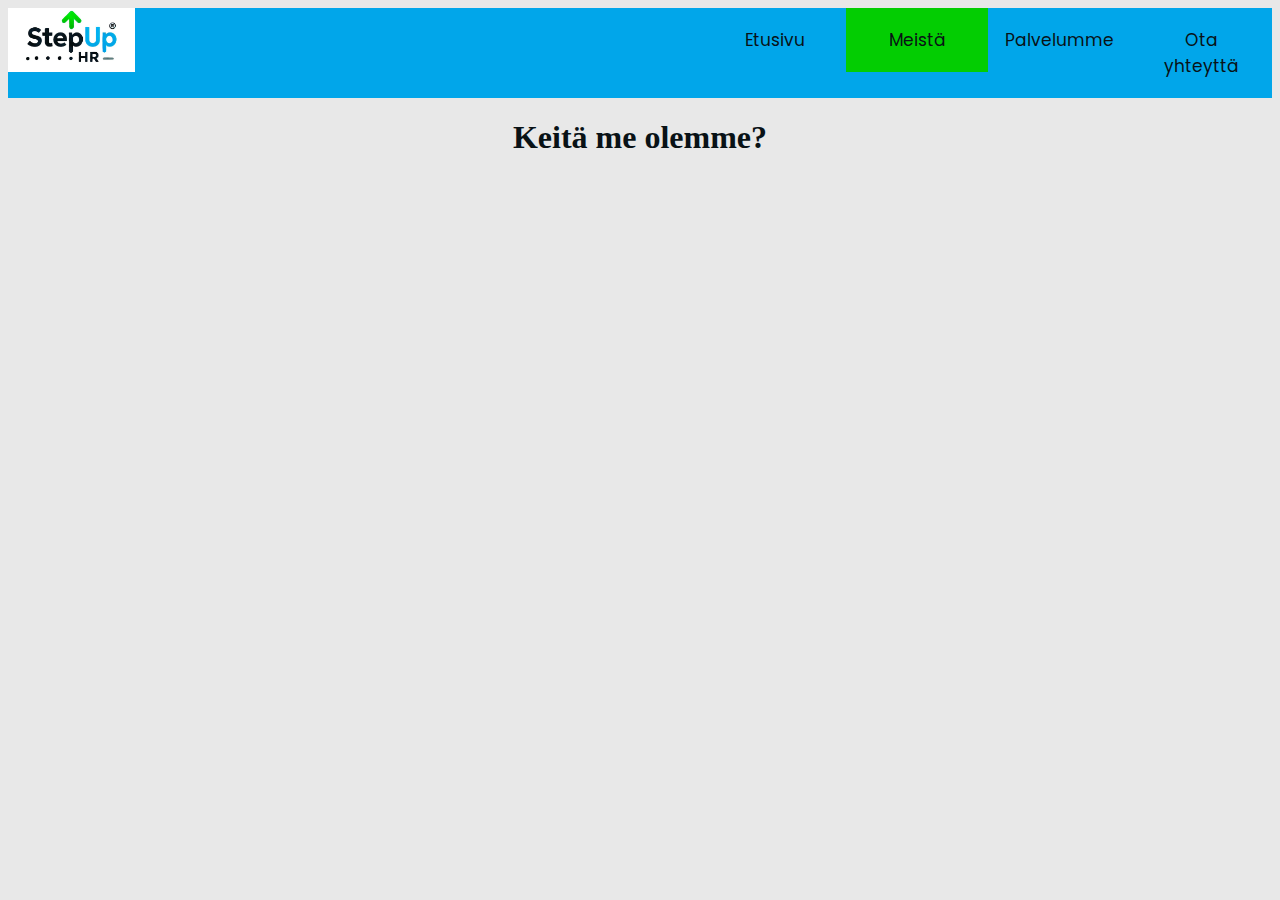
==== meista.html @ 9e35bc9a "meista-sivu" ====
<!DOCTYPE html>
<html lang="en">
<head>
    <meta charset="UTF-8">
    <meta name="viewport" content="width=device-width, initial-scale=1.0">
    <link href="styles.css" rel="stylesheet">
    <title>Tietoa meistä</title>
</head>
<body>
    <header>
      <nav class="poppins-regular topnav" id="myTopnav">
        <img src="stepUp_logo.jpg" alt="yrityksen logo" id="logo">
        <a href="yhteystiedot.html">Ota yhteyttä</a> 
        <a href="palvelumme.html">Palvelumme</a>
        <a href="meista.html" class="sivulla">Meistä</a>
        <a href="index.html">Etusivu</a>   
        <a href="javascript:void(0);" class="icon" onclick="myFunction()">
            <i class="fa fa-bars"></i>
          </a>
    </nav>
    <h1>Keitä me olemme?</h1>
    </header>
      <main>
        <p>

        </p>
    </main>
    <script>
      function myFunction() {
        var x = document.getElementById("myTopnav");
        if (x.className === "topnav") {
          x.className += " responsive";
        } else {
          x.className = "topnav";
        }
      }
    </script>
</body>
</html>
---- styles.css ----
@import url('https://fonts.googleapis.com/css2?family=Original+Surfer&family=Poppins:ital,wght@0,100;0,200;0,300;0,400;0,500;0,600;0,700;0,800;0,900;1,100;1,200;1,300;1,400;1,500;1,600;1,700;1,800;1,900&display=swap');

h1 {
    color: #091216 ;
    padding-left: 20%;
    padding-right: 20%;
    text-align: center;
}
p {
    color: #091216;
    padding-left: 20%;
    padding-right: 20%;
    text-align: center;
}
body {
     background-color:#E8E8E8;
}
.image-wrapper {
    width: 100%;
    overflow: hidden;
}
.image-wrapper img {
  width: 100%;
  object-fit: contain;
  object-position: center;
  display: block;
}
.poppins-regular {
    font-family: "Poppins", sans-serif;
    font-weight: 400;
    font-style: normal;
  }
  .poppins-bold {
    font-family: "Poppins", sans-serif;
    font-weight: 700;
    font-style: normal;
}

nav img {
    width: 127px;
}
#logo {
    position: absolute;
    top: 8px;
    left:8px;
}
/* Add a black background color to the top navigation */
.topnav {
    
    background-color: #01A6EA;
    overflow: hidden;
    text-align: center;
  }
  
  /* Style the links inside the navigation bar */
  .topnav a {
    color: #f2f2f2;
    text-align: center;
    padding: 19px 16px;
    text-decoration: none;
    font-size: 17px;
    color:#091216;
    float:right;
    display: block;
    width: 110px;
  }
  
  /* Change the color of links on hover */
  .topnav a:hover {
    background-color: #03CD02;
    color: black;
  }
  
  
  /* Hide the link that should open and close the topnav on small screens */
  .topnav .icon {
    display: none;
  }
  .sivulla {
    background-color: #03CD02;
  }
 
  @media screen and (max-width: 700px) {
    h1, p {
      padding-left:0%;
      padding-right: 0%;
    }
    .image-wrapper {
      position: relative;
      overflow: hidden;
    } /*saadaan zoomaus kuvan keskiosaan*/
    .image-wrapper img {
      width: 200%;
      left:50%;
      transform: translateX(-20%);
      object-fit: cover;
      object-position: center;
    }
    .topnav a:not(:first-child) {display: none;}
    .topnav a.icon {
      float: right;
      display: block;
      font-family: "Poppins", sans-serif;
      font-weight: 400;
      font-style: normal;
      width: auto;
    }
  }
  @media screen and (max-width: 700px) {
    .topnav.responsive {position: relative;
    background-color: #03CD02;
    }
    .topnav.responsive img {
      display: none;
    }
    .topnav.responsive a.icon {
      position: absolute;
      right: 0;
      top: 0;
      
    }
    .topnav.responsive a {
      float: none;
      display:block;
      text-align: center;
      font-family: "Poppins", sans-serif;
      font-weight: 400;
      font-style: normal;
      background-color: #03CD02;
      block-size: auto;
      
    }
   
  }
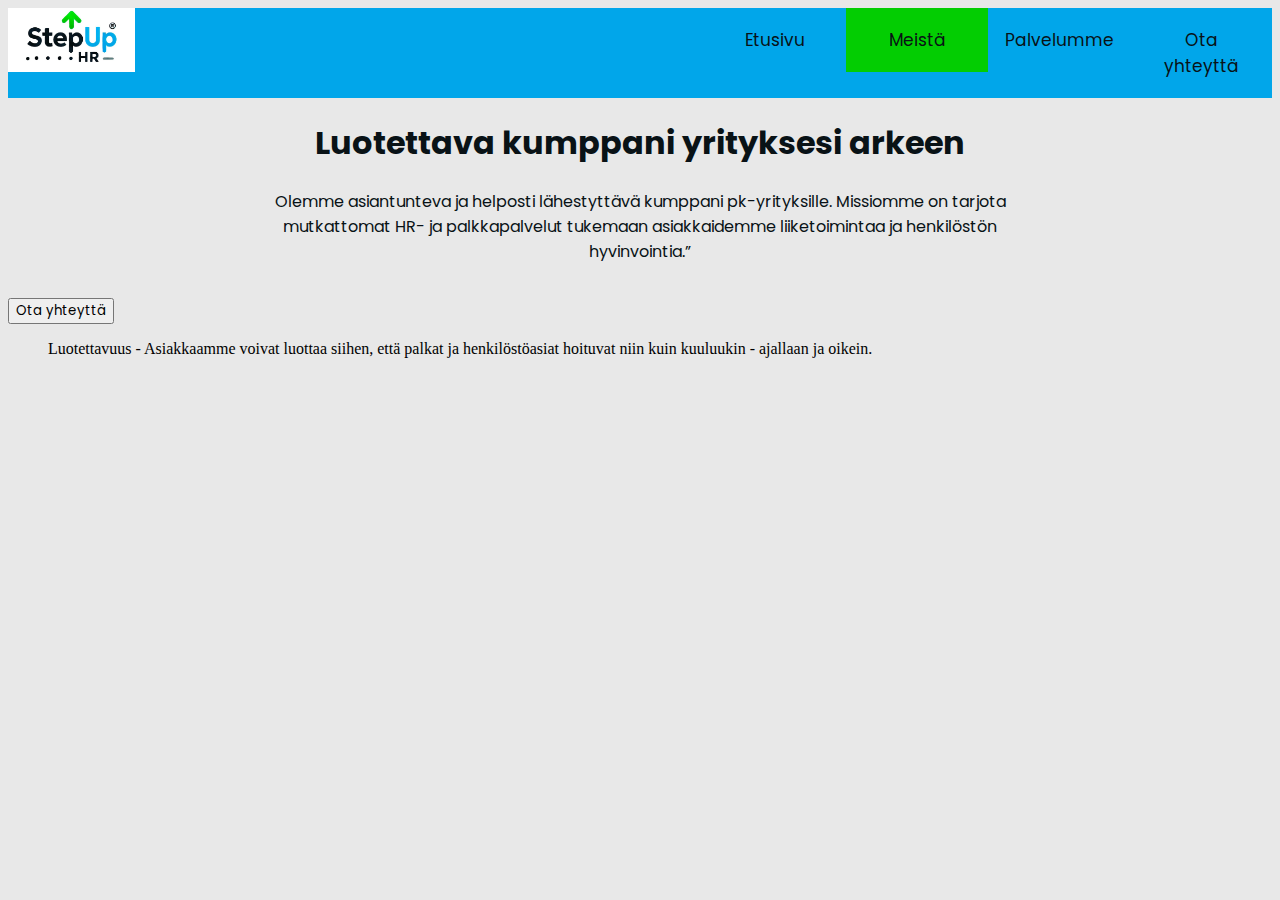
==== commit e0bc8745: "turhia pois ja uutta tilalle" ====
--- a/meista.html
+++ b/meista.html
@@ -4,7 +4,10 @@
     <meta charset="UTF-8">
     <meta name="viewport" content="width=device-width, initial-scale=1.0">
     <link href="styles.css" rel="stylesheet">
+    <link rel="stylesheet" href="https://cdnjs.cloudflare.com/ajax/libs/font-awesome/4.7.0/css/font-awesome.min.css">
+
     <title>Tietoa meistä</title>
+
 </head>
 <body>
     <header>
@@ -17,14 +20,21 @@
         <a href="javascript:void(0);" class="icon" onclick="myFunction()">
             <i class="fa fa-bars"></i>
           </a>
-    </nav>
-    <h1>Keitä me olemme?</h1>
+        </nav>
     </header>
-      <main>
-        <p>
 
+      <div class="osa1">
+        <h1 class="poppins-bold">Luotettava kumppani yrityksesi arkeen</h1>
+        <p class="poppins-regular">
+          Olemme asiantunteva ja helposti lähestyttävä kumppani pk-yrityksille. Missiomme on tarjota mutkattomat HR- ja palkkapalvelut tukemaan asiakkaidemme liiketoimintaa ja henkilöstön hyvinvointia.”
         </p>
-    </main>
+        <br>
+        <button href="yhteystiedot.html" class="poppins-regular pikalinkki">Ota yhteyttä</a>
+        </div>
+        
+        <div class="osa2">
+          <blockquote >Luotettavuus - Asiakkaamme voivat luottaa siihen, että palkat ja henkilöstöasiat hoituvat niin kuin kuuluukin - ajallaan ja oikein.</blockquote>
+        </div>
     <script>
       function myFunction() {
         var x = document.getElementById("myTopnav");
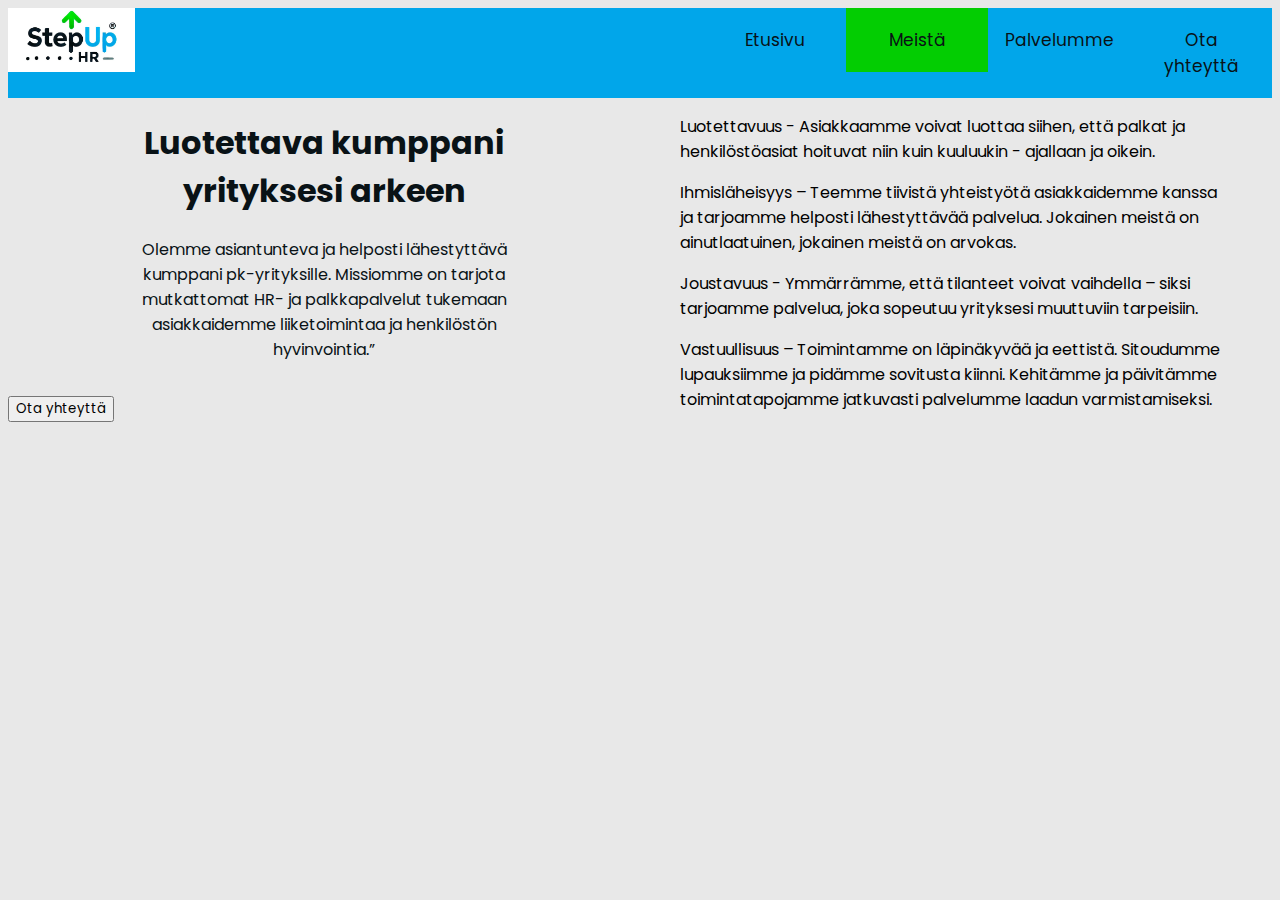
==== commit ecaae99a: "meista paivitys" ====
--- a/meista.html
+++ b/meista.html
@@ -31,9 +31,12 @@
         <br>
         <button href="yhteystiedot.html" class="poppins-regular pikalinkki">Ota yhteyttä</a>
         </div>
-        
-        <div class="osa2">
-          <blockquote >Luotettavuus - Asiakkaamme voivat luottaa siihen, että palkat ja henkilöstöasiat hoituvat niin kuin kuuluukin - ajallaan ja oikein.</blockquote>
+
+        <div class="osa2 poppins-regular">
+          <blockquote>Luotettavuus - Asiakkaamme voivat luottaa siihen, että palkat ja henkilöstöasiat hoituvat niin kuin kuuluukin - ajallaan ja oikein.</blockquote>
+          <blockquote>Ihmisläheisyys – Teemme tiivistä yhteistyötä asiakkaidemme kanssa ja tarjoamme helposti lähestyttävää palvelua. Jokainen meistä on ainutlaatuinen, jokainen meistä on arvokas.</blockquote>
+          <blockquote>Joustavuus - Ymmärrämme, että tilanteet voivat vaihdella – siksi tarjoamme palvelua, joka sopeutuu yrityksesi muuttuviin tarpeisiin.</blockquote>
+          <blockquote>Vastuullisuus – Toimintamme on läpinäkyvää ja eettistä. Sitoudumme lupauksiimme ja pidämme sovitusta kiinni. Kehitämme ja päivitämme toimintatapojamme jatkuvasti palvelumme laadun varmistamiseksi.</blockquote>
         </div>
     <script>
       function myFunction() {
--- a/styles.css
+++ b/styles.css
@@ -80,6 +80,15 @@
   .sivulla {
     background-color: #03CD02;
   }
+  .osa1 {
+    width: 50%;
+    float:left;
+  }
+  .osa2 {
+    width: 50%;
+    float: left;
+  }
+  
  
   @media screen and (max-width: 700px) {
     h1, p {
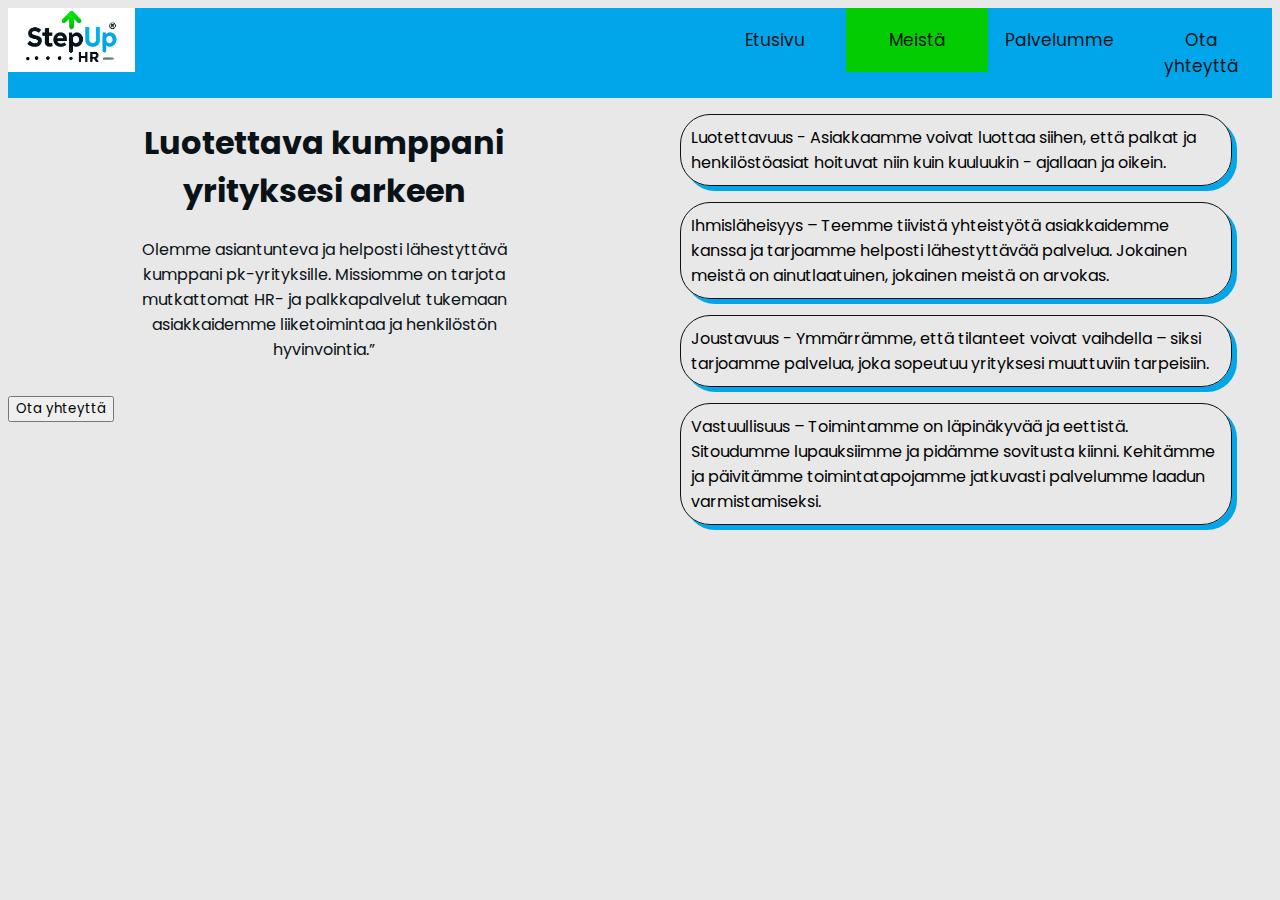
==== commit 72b0d7a3: "sisallon lisays" ====
--- a/meista.html
+++ b/meista.html
@@ -33,10 +33,10 @@
         </div>
 
         <div class="osa2 poppins-regular">
-          <blockquote>Luotettavuus - Asiakkaamme voivat luottaa siihen, että palkat ja henkilöstöasiat hoituvat niin kuin kuuluukin - ajallaan ja oikein.</blockquote>
-          <blockquote>Ihmisläheisyys – Teemme tiivistä yhteistyötä asiakkaidemme kanssa ja tarjoamme helposti lähestyttävää palvelua. Jokainen meistä on ainutlaatuinen, jokainen meistä on arvokas.</blockquote>
-          <blockquote>Joustavuus - Ymmärrämme, että tilanteet voivat vaihdella – siksi tarjoamme palvelua, joka sopeutuu yrityksesi muuttuviin tarpeisiin.</blockquote>
-          <blockquote>Vastuullisuus – Toimintamme on läpinäkyvää ja eettistä. Sitoudumme lupauksiimme ja pidämme sovitusta kiinni. Kehitämme ja päivitämme toimintatapojamme jatkuvasti palvelumme laadun varmistamiseksi.</blockquote>
+          <blockquote class="boksi">Luotettavuus - Asiakkaamme voivat luottaa siihen, että palkat ja henkilöstöasiat hoituvat niin kuin kuuluukin - ajallaan ja oikein.</blockquote>
+          <blockquote class="boksi">Ihmisläheisyys – Teemme tiivistä yhteistyötä asiakkaidemme kanssa ja tarjoamme helposti lähestyttävää palvelua. Jokainen meistä on ainutlaatuinen, jokainen meistä on arvokas.</blockquote>
+          <blockquote class="boksi">Joustavuus - Ymmärrämme, että tilanteet voivat vaihdella – siksi tarjoamme palvelua, joka sopeutuu yrityksesi muuttuviin tarpeisiin.</blockquote>
+          <blockquote class="boksi">Vastuullisuus – Toimintamme on läpinäkyvää ja eettistä. Sitoudumme lupauksiimme ja pidämme sovitusta kiinni. Kehitämme ja päivitämme toimintatapojamme jatkuvasti palvelumme laadun varmistamiseksi.</blockquote>
         </div>
     <script>
       function myFunction() {
--- a/styles.css
+++ b/styles.css
@@ -88,7 +88,17 @@
     width: 50%;
     float: left;
   }
-  
+  .boksi {
+    border: #091216 1px solid;
+    border-radius: 30px;
+    padding:10px;
+    box-shadow: 5px 5px #01A6EA;
+  }
+  .palvelu {
+    border: #091216 1px solid;
+    border-radius: 30px;
+    box-shadow: #091216;
+  }
  
   @media screen and (max-width: 700px) {
     h1, p {
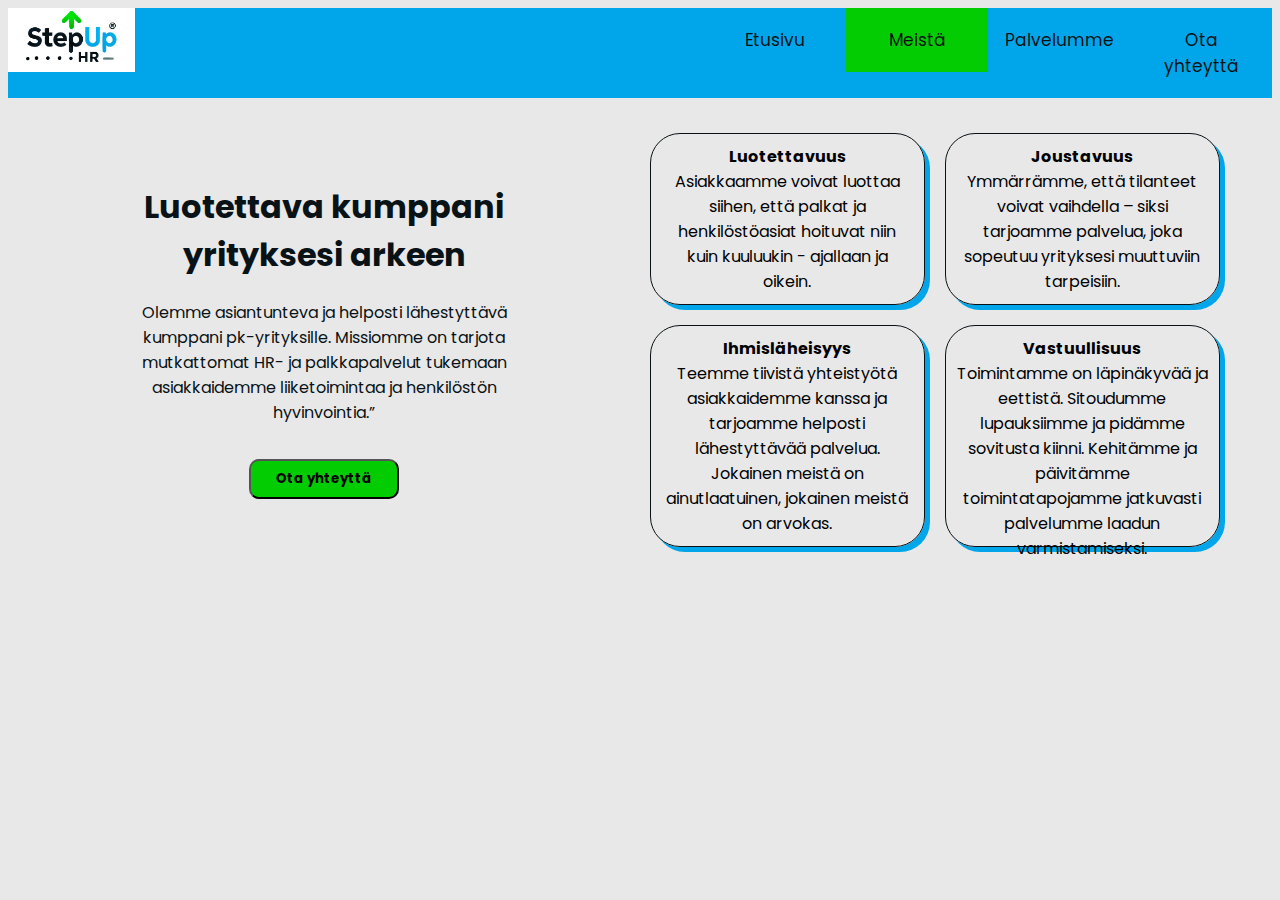
==== commit 58464885: "paivitykset sivuille" ====
--- a/meista.html
+++ b/meista.html
@@ -29,14 +29,14 @@
           Olemme asiantunteva ja helposti lähestyttävä kumppani pk-yrityksille. Missiomme on tarjota mutkattomat HR- ja palkkapalvelut tukemaan asiakkaidemme liiketoimintaa ja henkilöstön hyvinvointia.”
         </p>
         <br>
-        <button href="yhteystiedot.html" class="poppins-regular pikalinkki">Ota yhteyttä</a>
+        <div class="pikalinkki"><button onclick="window.location.href='yhteystiedot.html'" class="poppins-bold">Ota yhteyttä</button></div>
         </div>
 
         <div class="osa2 poppins-regular">
-          <blockquote class="boksi">Luotettavuus - Asiakkaamme voivat luottaa siihen, että palkat ja henkilöstöasiat hoituvat niin kuin kuuluukin - ajallaan ja oikein.</blockquote>
-          <blockquote class="boksi">Ihmisläheisyys – Teemme tiivistä yhteistyötä asiakkaidemme kanssa ja tarjoamme helposti lähestyttävää palvelua. Jokainen meistä on ainutlaatuinen, jokainen meistä on arvokas.</blockquote>
-          <blockquote class="boksi">Joustavuus - Ymmärrämme, että tilanteet voivat vaihdella – siksi tarjoamme palvelua, joka sopeutuu yrityksesi muuttuviin tarpeisiin.</blockquote>
-          <blockquote class="boksi">Vastuullisuus – Toimintamme on läpinäkyvää ja eettistä. Sitoudumme lupauksiimme ja pidämme sovitusta kiinni. Kehitämme ja päivitämme toimintatapojamme jatkuvasti palvelumme laadun varmistamiseksi.</blockquote>
+          <blockquote class="boksi rivi1"><b>Luotettavuus</b><br>Asiakkaamme voivat luottaa siihen, että palkat ja henkilöstöasiat hoituvat niin kuin kuuluukin - ajallaan ja oikein.</blockquote>
+          <blockquote class="boksi rivi1"><b>Joustavuus</b><br>Ymmärrämme, että tilanteet voivat vaihdella – siksi tarjoamme palvelua, joka sopeutuu yrityksesi muuttuviin tarpeisiin.</blockquote>
+          <blockquote class="boksi rivi2"><b>Ihmisläheisyys</b><br>Teemme tiivistä yhteistyötä asiakkaidemme kanssa ja tarjoamme helposti lähestyttävää palvelua. Jokainen meistä on ainutlaatuinen, jokainen meistä on arvokas.</blockquote>
+          <blockquote class="boksi rivi2"><b>Vastuullisuus</b><br>Toimintamme on läpinäkyvää ja eettistä. Sitoudumme lupauksiimme ja pidämme sovitusta kiinni. Kehitämme ja päivitämme toimintatapojamme jatkuvasti palvelumme laadun varmistamiseksi.</blockquote>
         </div>
     <script>
       function myFunction() {
--- a/styles.css
+++ b/styles.css
@@ -83,21 +83,50 @@
   .osa1 {
     width: 50%;
     float:left;
+    margin-top: 5%;
   }
   .osa2 {
     width: 50%;
     float: left;
+    margin-top: 2%;
+  }
+  button {
+    background-color: #03CD02;
+    width: 150px;
+    height: 40px;
+    border-radius: 10px;
   }
   .boksi {
     border: #091216 1px solid;
     border-radius: 30px;
     padding:10px;
     box-shadow: 5px 5px #01A6EA;
+    margin: 10px;
+    width: 40%;
+    float: left;
+    text-align: center;  
+  }
+  .rivi1{
+    height: 150px;
+  }
+  .rivi2 {
+    height: 200px;
   }
   .palvelu {
     border: #091216 1px solid;
     border-radius: 30px;
     box-shadow: #091216;
+    float:left;
+    width: 30%;
+    margin:10px;
+    padding:10px;
+    box-shadow:4px 4px #01A6EA;
+    height: 200px;
+    
+  }
+  .pikalinkki {
+    text-align: center;
+   
   }
  
   @media screen and (max-width: 700px) {
